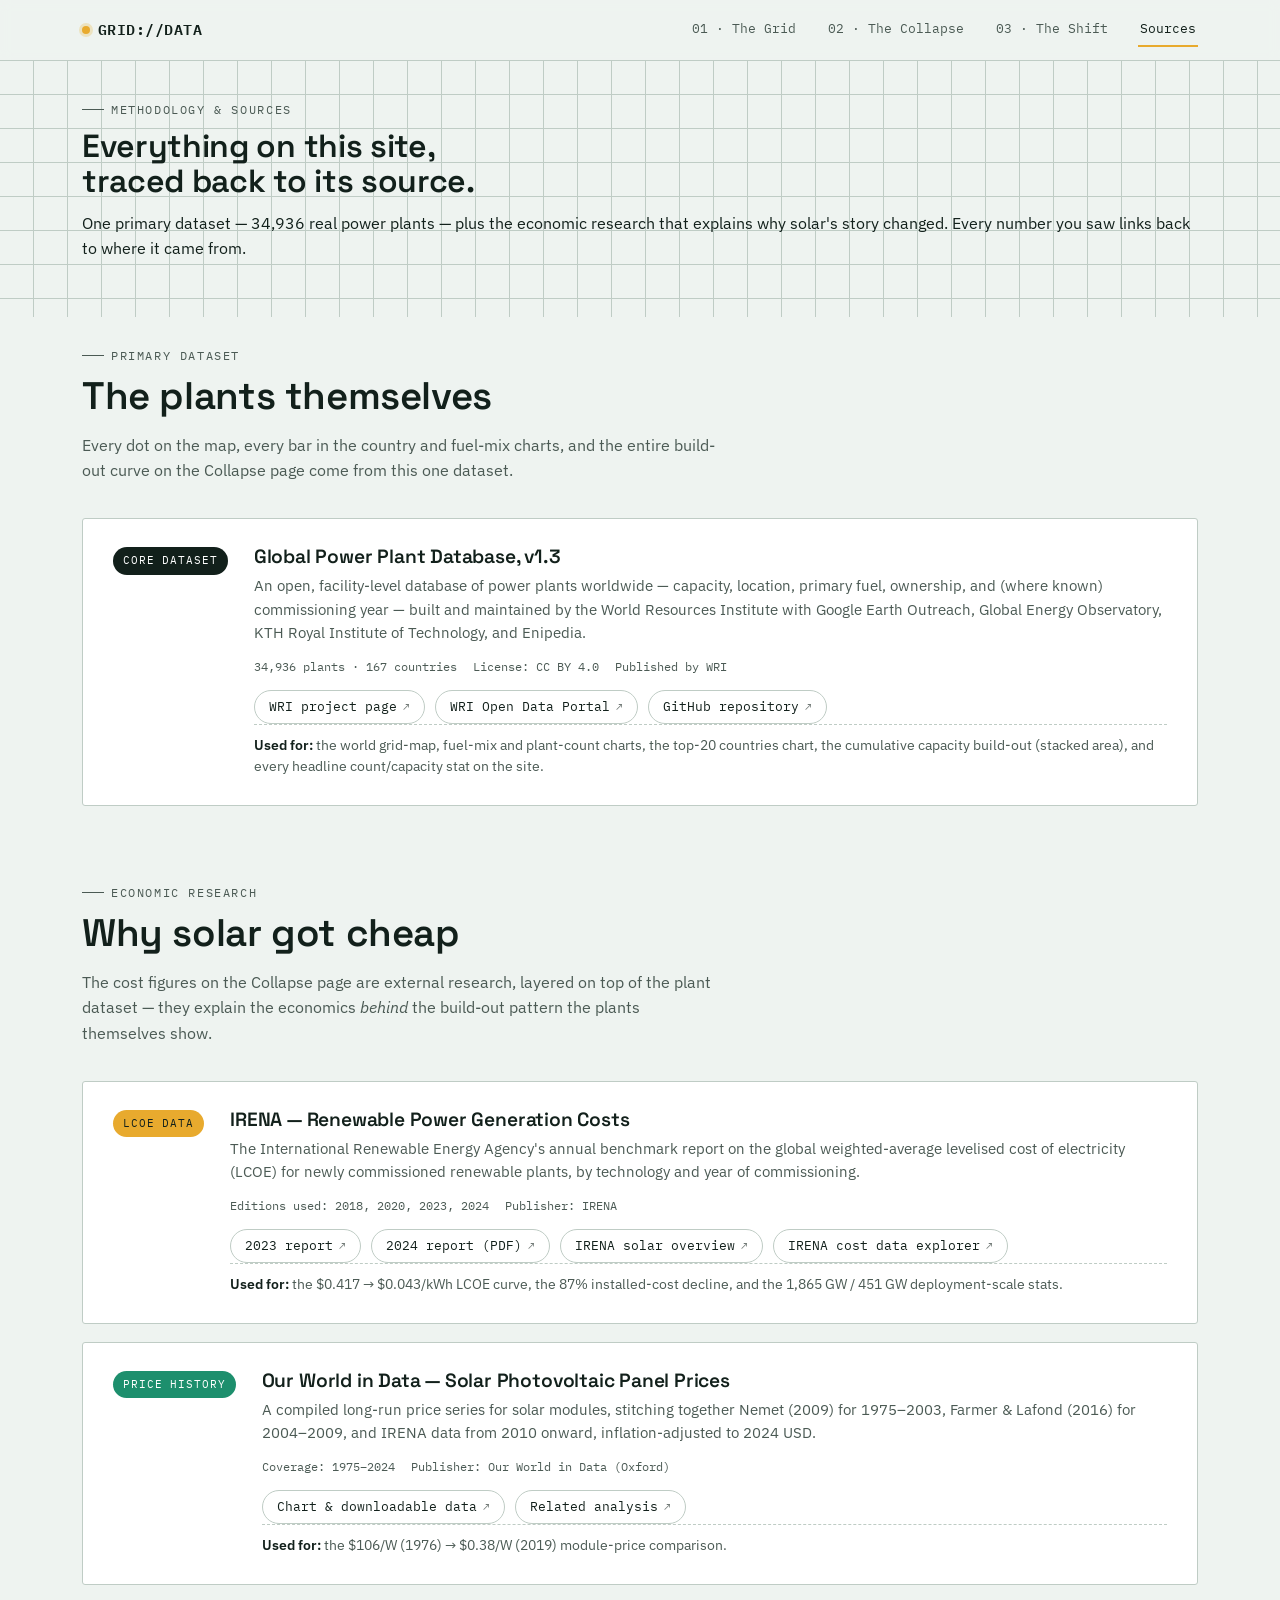
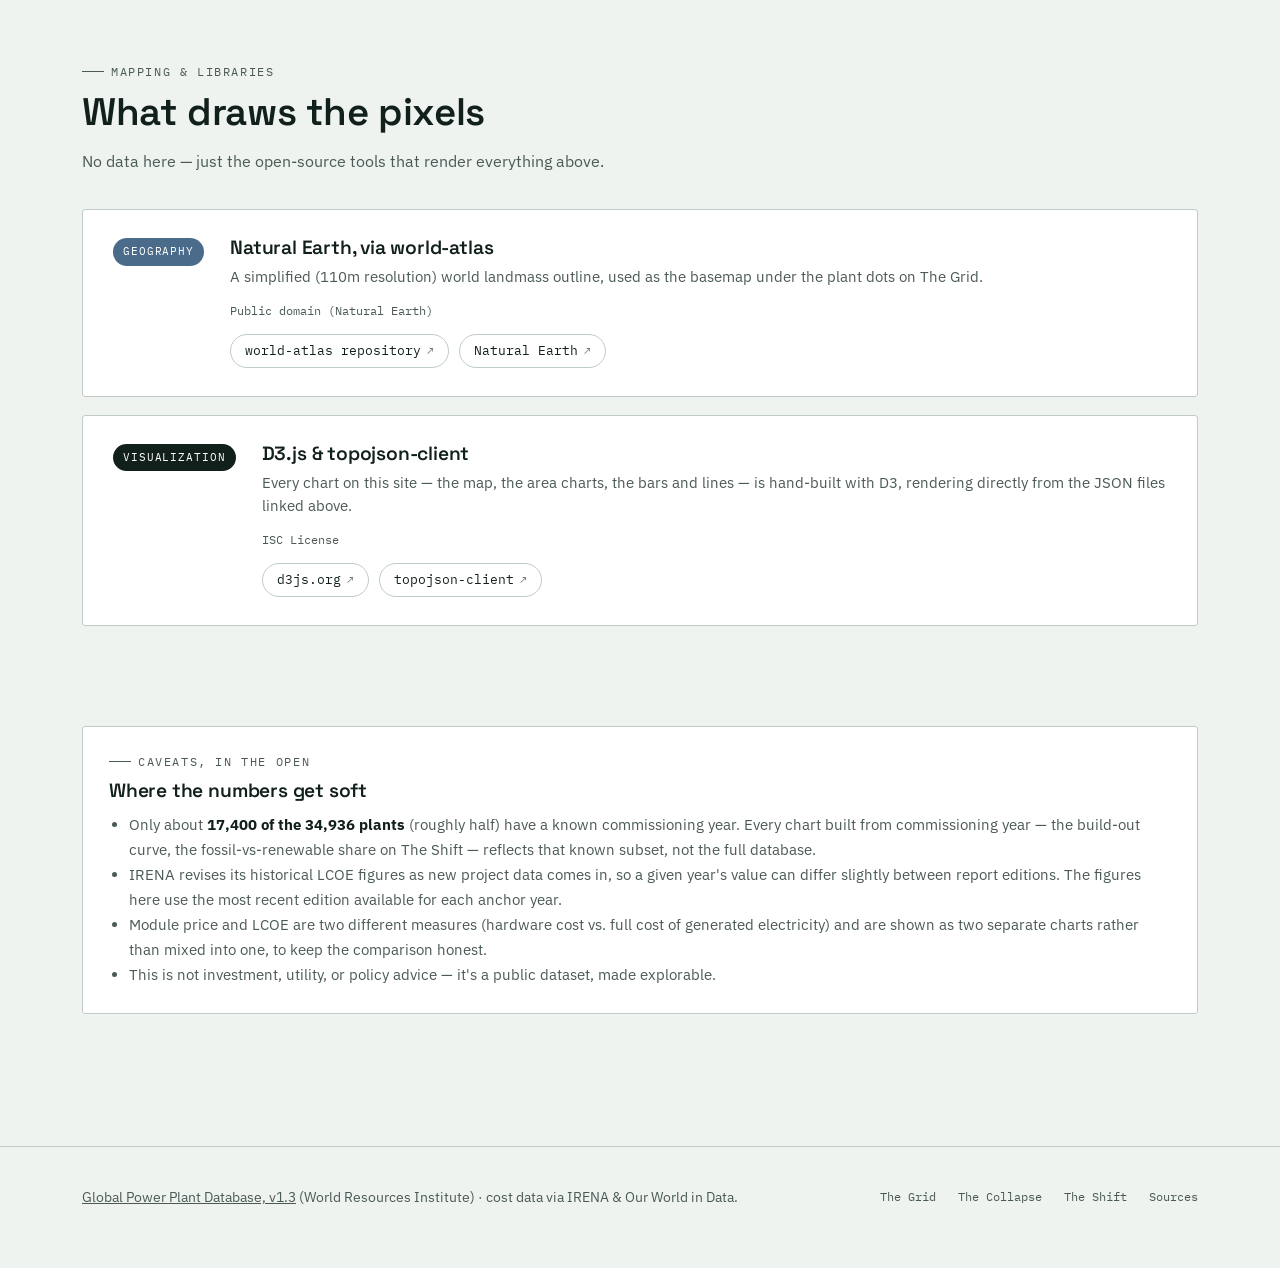
==== sources.html @ 18b8eccb "Add files via upload" ====
<!DOCTYPE html>
<html lang="en">
<head>
<meta charset="UTF-8">
<meta name="viewport" content="width=device-width, initial-scale=1.0">
<title>Sources — What This Site Is Built On</title>
<link rel="preconnect" href="https://fonts.googleapis.com">
<link href="https://fonts.googleapis.com/css2?family=Space+Grotesk:wght@500;600;700&family=IBM+Plex+Sans:wght@400;500;600&family=IBM+Plex+Mono:wght@400;500;600&display=swap" rel="stylesheet">
<link rel="stylesheet" href="style.css">
<style>
  .src-card{
    border:1px solid var(--hair);
    border-radius:var(--radius);
    background:var(--panel);
    padding:28px 30px;
    margin-bottom:18px;
    display:grid;
    grid-template-columns:auto 1fr;
    gap:26px;
  }
  .src-card .tag{
    font-family:var(--mono);
    font-size:.7rem;
    letter-spacing:.08em;
    text-transform:uppercase;
    color:var(--panel);
    background:var(--ink);
    padding:5px 10px;
    border-radius:20px;
    height:fit-content;
    white-space:nowrap;
  }
  .src-card .tag.fossil{background:var(--fossil);}
  .src-card .tag.solar{background:var(--solar); color:var(--ink);}
  .src-card .tag.renew{background:var(--renew);}
  .src-card .tag.nuclear{background:var(--nuclear);}
  .src-card h3{font-size:1.2rem; margin-bottom:6px;}
  .src-card p{color:var(--ink-soft); font-size:.95rem; margin-bottom:12px;}
  .src-card .meta{
    font-family:var(--mono); font-size:.78rem; color:var(--ink-soft);
    display:flex; flex-wrap:wrap; gap:16px; margin-bottom:14px;
  }
  .src-card .meta span{white-space:nowrap;}
  .src-links{display:flex; flex-wrap:wrap; gap:10px;}
  .src-links a{
    font-family:var(--mono); font-size:.8rem;
    text-decoration:none;
    color:var(--ink);
    border:1px solid var(--hair);
    border-radius:20px;
    padding:6px 14px;
    display:inline-flex; align-items:center; gap:6px;
    transition:border-color .15s, background .15s;
  }
  .src-links a:hover{border-color:var(--ink); background:var(--paper-dim);}
  .src-links a::after{content:'↗'; font-size:.85em; opacity:.6;}
  .used-for{
    font-size:.85rem; color:var(--ink-soft);
    padding-top:10px; border-top:1px dashed var(--hair);
  }
  .used-for strong{color:var(--ink); font-weight:600;}
  @media (max-width:700px){
    .src-card{grid-template-columns:1fr;}
  }
</style>
</head>
<body>

<nav class="sitenav">
  <div class="wrap">
    <a class="brand" href="index.html"><span class="dot"></span>GRID://DATA</a>
    <div class="navlinks">
      <a href="index.html#grid">01 · The Grid</a>
      <a href="index.html#solar">02 · The Collapse</a>
      <a href="index.html#action">03 · The Shift</a>
      <a href="sources.html" class="active">Sources</a>
    </div>
  </div>
</nav>

<header class="hero gridpaper">
  <div class="wrap">
    <div class="eyebrow">Methodology &amp; Sources</div>
    <h1>Everything on this site,<br>traced back to its source.</h1>
    <p class="sub">One primary dataset — 34,936 real power plants — plus the economic research that explains why solar's story changed. Every number you saw links back to where it came from.</p>
  </div>
</header>

<section class="tight">
  <div class="wrap">
    <div class="section-head">
      <div class="eyebrow">Primary dataset</div>
      <h2>The plants themselves</h2>
      <p>Every dot on the map, every bar in the country and fuel-mix charts, and the entire build-out curve on the Collapse page come from this one dataset.</p>
    </div>

    <div class="src-card">
      <span class="tag">Core dataset</span>
      <div>
        <h3>Global Power Plant Database, v1.3</h3>
        <p>An open, facility-level database of power plants worldwide — capacity, location, primary fuel, ownership, and (where known) commissioning year — built and maintained by the World Resources Institute with Google Earth Outreach, Global Energy Observatory, KTH Royal Institute of Technology, and Enipedia.</p>
        <div class="meta">
          <span>34,936 plants · 167 countries</span>
          <span>License: CC BY 4.0</span>
          <span>Published by WRI</span>
        </div>
        <div class="src-links">
          <a href="https://www.wri.org/research/global-database-power-plants" target="_blank" rel="noopener">WRI project page</a>
          <a href="https://datasets.wri.org/dataset/globalpowerplantdatabase" target="_blank" rel="noopener">WRI Open Data Portal</a>
          <a href="https://github.com/wri/global-power-plant-database" target="_blank" rel="noopener">GitHub repository</a>
        </div>
        <div class="used-for"><strong>Used for:</strong> the world grid-map, fuel-mix and plant-count charts, the top-20 countries chart, the cumulative capacity build-out (stacked area), and every headline count/capacity stat on the site.</div>
      </div>
    </div>
  </div>
</section>

<section class="tight">
  <div class="wrap">
    <div class="section-head">
      <div class="eyebrow">Economic research</div>
      <h2>Why solar got cheap</h2>
      <p>The cost figures on the Collapse page are external research, layered on top of the plant dataset — they explain the economics <em>behind</em> the build-out pattern the plants themselves show.</p>
    </div>

    <div class="src-card">
      <span class="tag solar">LCOE data</span>
      <div>
        <h3>IRENA — Renewable Power Generation Costs</h3>
        <p>The International Renewable Energy Agency's annual benchmark report on the global weighted-average levelised cost of electricity (LCOE) for newly commissioned renewable plants, by technology and year of commissioning.</p>
        <div class="meta">
          <span>Editions used: 2018, 2020, 2023, 2024</span>
          <span>Publisher: IRENA</span>
        </div>
        <div class="src-links">
          <a href="https://www.irena.org/Publications/2024/Sep/Renewable-Power-Generation-Costs-in-2023" target="_blank" rel="noopener">2023 report</a>
          <a href="https://www.irena.org/-/media/Files/IRENA/Agency/Publication/2025/Jul/IRENA_TEC_RPGC_in_2024_Summary_2025.pdf" target="_blank" rel="noopener">2024 report (PDF)</a>
          <a href="https://www.irena.org/Energy-Transition/Technology/Solar-energy" target="_blank" rel="noopener">IRENA solar overview</a>
          <a href="https://www.irena.org/Data/View-data-by-topic/Costs/Global-LCOE-and-Auction-values" target="_blank" rel="noopener">IRENA cost data explorer</a>
        </div>
        <div class="used-for"><strong>Used for:</strong> the $0.417 → $0.043/kWh LCOE curve, the 87% installed-cost decline, and the 1,865 GW / 451 GW deployment-scale stats.</div>
      </div>
    </div>

    <div class="src-card">
      <span class="tag renew">Price history</span>
      <div>
        <h3>Our World in Data — Solar Photovoltaic Panel Prices</h3>
        <p>A compiled long-run price series for solar modules, stitching together Nemet (2009) for 1975–2003, Farmer &amp; Lafond (2016) for 2004–2009, and IRENA data from 2010 onward, inflation-adjusted to 2024 USD.</p>
        <div class="meta">
          <span>Coverage: 1975–2024</span>
          <span>Publisher: Our World in Data (Oxford)</span>
        </div>
        <div class="src-links">
          <a href="https://ourworldindata.org/grapher/solar-pv-prices" target="_blank" rel="noopener">Chart &amp; downloadable data</a>
          <a href="https://ourworldindata.org/data-insights/solar-panel-prices-have-fallen-by-around-20-every-time-global-capacity-doubled" target="_blank" rel="noopener">Related analysis</a>
        </div>
        <div class="used-for"><strong>Used for:</strong> the $106/W (1976) → $0.38/W (2019) module-price comparison.</div>
      </div>
    </div>
  </div>
</section>

<section class="tight">
  <div class="wrap">
    <div class="section-head">
      <div class="eyebrow">Mapping &amp; libraries</div>
      <h2>What draws the pixels</h2>
      <p>No data here — just the open-source tools that render everything above.</p>
    </div>

    <div class="src-card">
      <span class="tag nuclear">Geography</span>
      <div>
        <h3>Natural Earth, via world-atlas</h3>
        <p>A simplified (110m resolution) world landmass outline, used as the basemap under the plant dots on The Grid.</p>
        <div class="meta"><span>Public domain (Natural Earth)</span></div>
        <div class="src-links">
          <a href="https://github.com/topojson/world-atlas" target="_blank" rel="noopener">world-atlas repository</a>
          <a href="https://www.naturalearthdata.com/" target="_blank" rel="noopener">Natural Earth</a>
        </div>
      </div>
    </div>

    <div class="src-card">
      <span class="tag">Visualization</span>
      <div>
        <h3>D3.js &amp; topojson-client</h3>
        <p>Every chart on this site — the map, the area charts, the bars and lines — is hand-built with D3, rendering directly from the JSON files linked above.</p>
        <div class="meta"><span>ISC License</span></div>
        <div class="src-links">
          <a href="https://d3js.org/" target="_blank" rel="noopener">d3js.org</a>
          <a href="https://github.com/topojson/topojson-client" target="_blank" rel="noopener">topojson-client</a>
        </div>
      </div>
    </div>
  </div>
</section>

<section>
  <div class="wrap">
    <div class="panel">
      <div class="eyebrow">Caveats, in the open</div>
      <h3 style="font-size:1.2rem; margin-bottom:10px;">Where the numbers get soft</h3>
      <ul style="color:var(--ink-soft); font-size:.92rem; line-height:1.7; padding-left:20px; margin:0;">
        <li>Only about <strong style="color:var(--ink);">17,400 of the 34,936 plants</strong> (roughly half) have a known commissioning year. Every chart built from commissioning year — the build-out curve, the fossil-vs-renewable share on The Shift — reflects that known subset, not the full database.</li>
        <li>IRENA revises its historical LCOE figures as new project data comes in, so a given year's value can differ slightly between report editions. The figures here use the most recent edition available for each anchor year.</li>
        <li>Module price and LCOE are two different measures (hardware cost vs. full cost of generated electricity) and are shown as two separate charts rather than mixed into one, to keep the comparison honest.</li>
        <li>This is not investment, utility, or policy advice — it's a public dataset, made explorable.</li>
      </ul>
    </div>
  </div>
</section>

<footer class="sitefoot">
  <div class="wrap">
    <div><a href="https://www.wri.org/research/global-database-power-plants" target="_blank" rel="noopener" style="color:inherit;">Global Power Plant Database, v1.3</a> (World Resources Institute) · cost data via IRENA &amp; Our World in Data.</div>
    <div class="foot-links">
      <a href="index.html#grid">The Grid</a>
      <a href="index.html#solar">The Collapse</a>
      <a href="index.html#action">The Shift</a>
      <a href="sources.html">Sources</a>
    </div>
  </div>
</footer>

</body>
</html>
---- style.css ----
/* ============================================================
   THE GRID — shared design tokens
   Palette: schematic paper + rust(fossil) / emerald(renewable) / gold(solar)
   Type: Space Grotesk (display) · IBM Plex Sans (body) · IBM Plex Mono (data)
   ============================================================ */

:root{
  --paper:      #EEF3F0;
  --paper-dim:  #E3EAE5;
  --panel:      #FFFFFF;
  --ink:        #12201B;
  --ink-soft:   #4B5A54;
  --hair:       #BFCCC5;
  --hair-dark:  #33463D;

  --dark:       #0E1815;
  --dark-panel: #142420;
  --paper-on-dark: #E9F1EC;
  --soft-on-dark:  #9CB0A7;

  --fossil:     #C15B2B;
  --fossil-dim: #E7B79C;
  --gas:        #9C6B3E;
  --renew:      #1D8F6D;
  --renew-dim:  #A9D8C6;
  --solar:      #E8AA2E;
  --solar-dim:  #F5DDA0;
  --nuclear:    #4A6B8A;
  --other:      #7C8B84;

  --radius: 3px;
  --maxw: 1180px;

  --display: 'Space Grotesk', 'Arial Narrow', sans-serif;
  --body: 'IBM Plex Sans', -apple-system, sans-serif;
  --mono: 'IBM Plex Mono', 'Courier New', monospace;
}

*{box-sizing:border-box;}
html{scroll-behavior:smooth;}
body{
  margin:0;
  background:var(--paper);
  color:var(--ink);
  font-family:var(--body);
  font-size:16px;
  line-height:1.55;
  -webkit-font-smoothing:antialiased;
}

/* graph-paper texture, used sparingly on hero/dark sections */
.gridpaper{
  background-image:
    linear-gradient(var(--hair) 1px, transparent 1px),
    linear-gradient(90deg, var(--hair) 1px, transparent 1px);
  background-size: 34px 34px;
  background-position: -1px -1px;
}
.gridpaper.on-dark{
  background-image:
    linear-gradient(rgba(233,241,236,0.09) 1px, transparent 1px),
    linear-gradient(90deg, rgba(233,241,236,0.09) 1px, transparent 1px);
}

a{color:inherit;}
h1,h2,h3,h4{
  font-family:var(--display);
  font-weight:600;
  margin:0 0 .4em 0;
  letter-spacing:-.01em;
  line-height:1.08;
}
p{margin:0 0 1em 0;}
.eyebrow{
  font-family:var(--mono);
  font-size:.72rem;
  letter-spacing:.14em;
  text-transform:uppercase;
  color:var(--ink-soft);
  display:flex;
  align-items:center;
  gap:.6em;
  margin-bottom:.9em;
}
.eyebrow::before{
  content:'';
  width:22px; height:1px;
  background:var(--ink-soft);
  display:inline-block;
}

.wrap{max-width:var(--maxw); margin:0 auto; padding:0 32px;}

/* ---------------- NAV ---------------- */
.sitenav{
  position:sticky; top:0; z-index:50;
  background:rgba(238,243,240,0.92);
  backdrop-filter:blur(6px);
  border-bottom:1px solid var(--hair);
}
.sitenav .wrap{
  display:flex; align-items:center; justify-content:space-between;
  height:60px;
}
.brand{
  font-family:var(--mono);
  font-weight:600;
  font-size:.95rem;
  letter-spacing:.03em;
  text-decoration:none;
  color:var(--ink);
  display:flex; align-items:center; gap:8px;
}
.brand .dot{width:8px;height:8px;border-radius:50%;background:var(--solar); box-shadow:0 0 0 3px rgba(232,170,46,.25);}
.navlinks{display:flex; gap:28px; font-family:var(--mono); font-size:.82rem;}
.navlinks a{
  text-decoration:none; color:var(--ink-soft);
  padding:6px 2px; border-bottom:2px solid transparent;
  transition:color .15s, border-color .15s;
  white-space:nowrap;
}
.navlinks a:hover, .navlinks a.active{color:var(--ink); border-color:var(--solar);}

@media (max-width:700px){
  .sitenav .wrap{height:auto; flex-wrap:wrap; padding-top:12px; padding-bottom:10px; gap:8px;}
  .navlinks{gap:14px; width:100%; overflow-x:auto;}
  .brand{font-size:.85rem;}
  .wrap{padding:0 20px;}
  .hero{padding:52px 0 40px;}
  .stat-strip{flex-direction:column;}
  .stat{border-right:none; border-bottom:1px solid var(--hair); padding:14px 0;}
  .stat:last-child{border-bottom:none;}
}

/* ---------------- FOOTER ---------------- */
.sitefoot{
  border-top:1px solid var(--hair);
  padding:40px 0 60px;
  margin-top:80px;
  font-size:.85rem;
  color:var(--ink-soft);
}
.sitefoot .wrap{display:flex; justify-content:space-between; align-items:flex-start; flex-wrap:wrap; gap:20px;}
.sitefoot .foot-links{display:flex; gap:22px; font-family:var(--mono); font-size:.78rem;}
.sitefoot .foot-links a{text-decoration:none; color:var(--ink-soft);}
.sitefoot .foot-links a:hover{color:var(--ink);}

/* ---------------- HERO ---------------- */
.hero{
  padding:40px 0 40px;
  position:relative;
  overflow:hidden;
}
.hero-grid{
  display:grid;
  grid-template-columns:1.3fr 1.15fr;
  gap:40px;
  align-items:center;
}
.hero-copy h1{
  font-size:clamp(1.9rem, 3.4vw, 2.9rem);
  max-width:17ch;
  margin-bottom:12px;
}
.hero-copy .sub{
  font-size:1.02rem;
  color:var(--ink-soft);
  max-width:52ch;
  margin:0;
}
.hero-stats{
  display:flex;
  flex-direction:column;
  border-top:1px solid var(--hair);
}
.hero-stats .stat{
  display:flex;
  align-items:baseline;
  justify-content:space-between;
  gap:20px;
  padding:12px 0;
  border-bottom:1px solid var(--hair);
}
.hero-stats .stat .num{
  font-family:var(--mono); font-weight:600;
  font-size:1.22rem; color:var(--ink);
  white-space:nowrap;
}
.hero-stats .stat .lbl{
  font-size:.78rem; color:var(--ink-soft);
  text-align:right; max-width:26ch;
}
@media (max-width:900px){
  .hero-grid{grid-template-columns:1fr; gap:22px;}
  .hero{padding:30px 0 30px;}
}
/* legacy horizontal stat-strip, still used where noted */
.stat-strip{
  display:flex; flex-wrap:wrap; gap:0;
  margin-top:40px;
  border-top:1px solid var(--hair);
}
.stat{
  flex:1; min-width:150px;
  padding:18px 22px 18px 0;
  border-right:1px solid var(--hair);
}
.stat:last-child{border-right:none;}
.stat .num{
  font-family:var(--mono); font-weight:600;
  font-size:1.7rem; color:var(--ink);
  display:block;
}
.stat .lbl{
  font-size:.8rem; color:var(--ink-soft); margin-top:2px; display:block;
}

/* ---------------- SECTIONS ---------------- */
section{padding:52px 0;}
section.tight{padding:30px 0;}
.section-head{max-width:64ch; margin-bottom:36px;}
.section-head h2{font-size:clamp(1.7rem,3vw,2.4rem);}
.section-head p{color:var(--ink-soft); font-size:1.02rem;}

.panel{
  background:var(--panel);
  border:1px solid var(--hair);
  border-radius:var(--radius);
  padding:26px;
}

/* dark full-bleed section */
.dark-section{
  background:var(--dark);
  color:var(--paper-on-dark);
}
.dark-section .eyebrow{color:var(--soft-on-dark);}
.dark-section .eyebrow::before{background:var(--soft-on-dark);}
.dark-section h2, .dark-section h1{color:var(--paper-on-dark);}
.dark-section p{color:var(--soft-on-dark);}
.dark-section .panel{background:var(--dark-panel); border-color:var(--hair-dark);}

/* ---------------- CHIPS / CONTROLS ---------------- */
.chiprow{display:flex; flex-wrap:wrap; gap:8px; margin-bottom:20px;}
.chip{
  font-family:var(--mono); font-size:.78rem;
  padding:7px 14px;
  border:1px solid var(--hair);
  border-radius:20px;
  background:var(--panel);
  cursor:pointer;
  display:flex; align-items:center; gap:7px;
  user-select:none;
  transition:background .15s, border-color .15s, opacity .15s;
}
.chip .swatch{width:8px;height:8px;border-radius:50%;display:inline-block;}
.chip.off{opacity:.38;}
.chip:hover{border-color:var(--ink-soft);}

/* ---------------- LEGEND ---------------- */
.legend{display:flex; flex-wrap:wrap; gap:16px; font-family:var(--mono); font-size:.76rem; color:var(--ink-soft);}
.legend .item{display:flex; align-items:center; gap:6px;}
.legend .sw{width:9px;height:9px;border-radius:50%;}

/* ---------------- TOOLTIP ---------------- */
.viz-tooltip{
  position:fixed;
  pointer-events:none;
  background:var(--dark);
  color:var(--paper-on-dark);
  font-family:var(--mono);
  font-size:.76rem;
  padding:8px 11px;
  border-radius:3px;
  line-height:1.5;
  z-index:200;
  opacity:0;
  transition:opacity .1s;
  max-width:220px;
}

/* ---------------- GRID LAYOUTS ---------------- */
.twocol{display:grid; grid-template-columns:1.1fr .9fr; gap:32px;}
.threecol{display:grid; grid-template-columns:repeat(3,1fr); gap:20px;}
.fourcol{display:grid; grid-template-columns:repeat(4,1fr); gap:18px;}
@media (max-width:920px){
  .twocol, .threecol, .fourcol{grid-template-columns:1fr;}
}

/* ---------------- ACTION TILES ---------------- */
.action-tile{
  border:1px solid var(--hair-dark);
  border-radius:var(--radius);
  padding:26px 24px;
  background:var(--dark-panel);
}
.action-tile .n{
  font-family:var(--mono); font-size:.75rem; color:var(--solar);
  display:block; margin-bottom:10px;
}
.action-tile h3{font-size:1.15rem; color:var(--paper-on-dark); margin-bottom:8px;}
.action-tile p{color:var(--soft-on-dark); font-size:.92rem; margin-bottom:0;}

/* ---------------- MISC ---------------- */
.note{
  font-size:.82rem; color:var(--ink-soft);
  border-left:2px solid var(--hair);
  padding-left:14px; margin-top:14px;
}
.dark-section .note{border-color:var(--hair-dark); color:var(--soft-on-dark);}
.hr{border:none; border-top:1px solid var(--hair); margin:0;}
.cta-btn{
  display:inline-block;
  font-family:var(--mono); font-size:.85rem;
  padding:12px 22px;
  background:var(--solar); color:var(--dark);
  border-radius:20px; text-decoration:none;
  font-weight:600;
  border:none;
}
.cta-btn.ghost{
  background:transparent; color:var(--paper-on-dark);
  border:1px solid var(--soft-on-dark);
}
.axis path, .axis line{stroke:var(--hair);}
.dark-section .axis path, .dark-section .axis line{stroke:var(--hair-dark);}
.axis text{fill:var(--ink-soft); font-family:var(--mono); font-size:11px; font-weight:500;}
.dark-section .axis text{fill:var(--soft-on-dark);}

::selection{background:var(--solar-dim);}
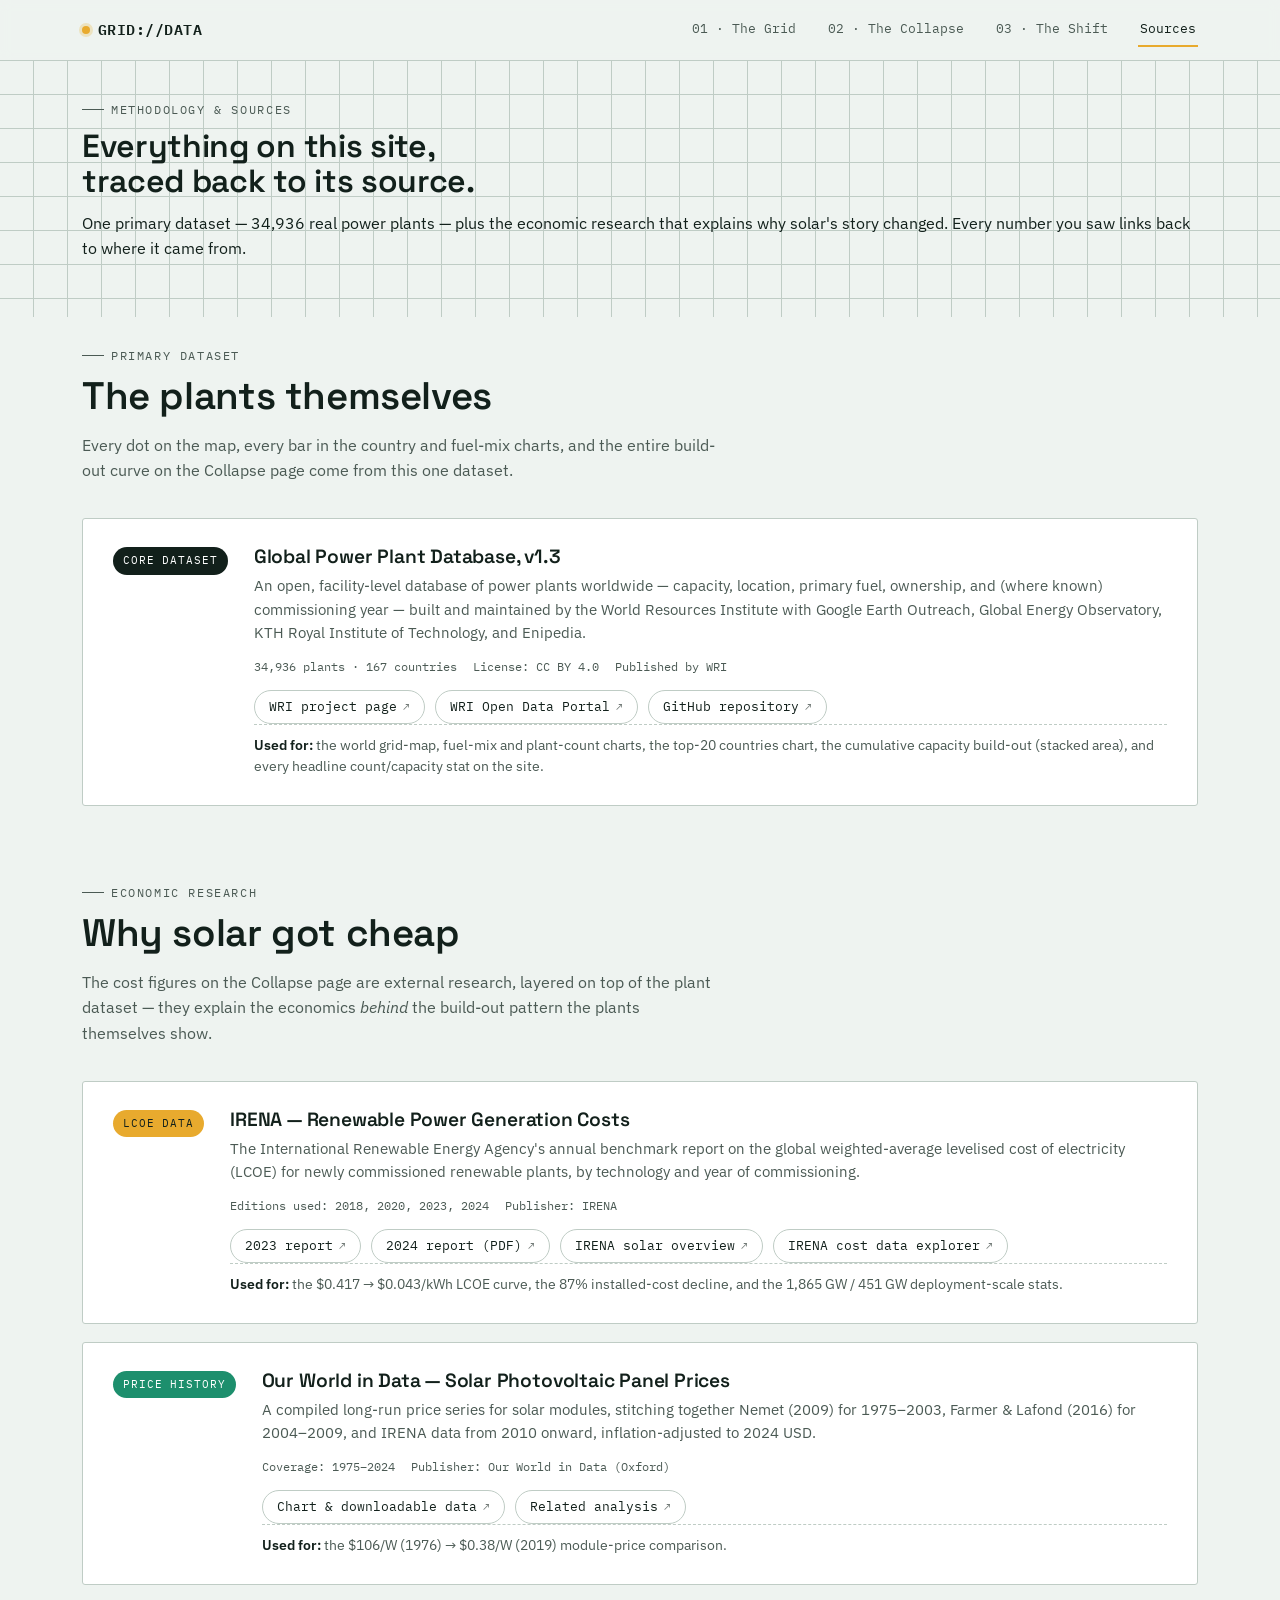
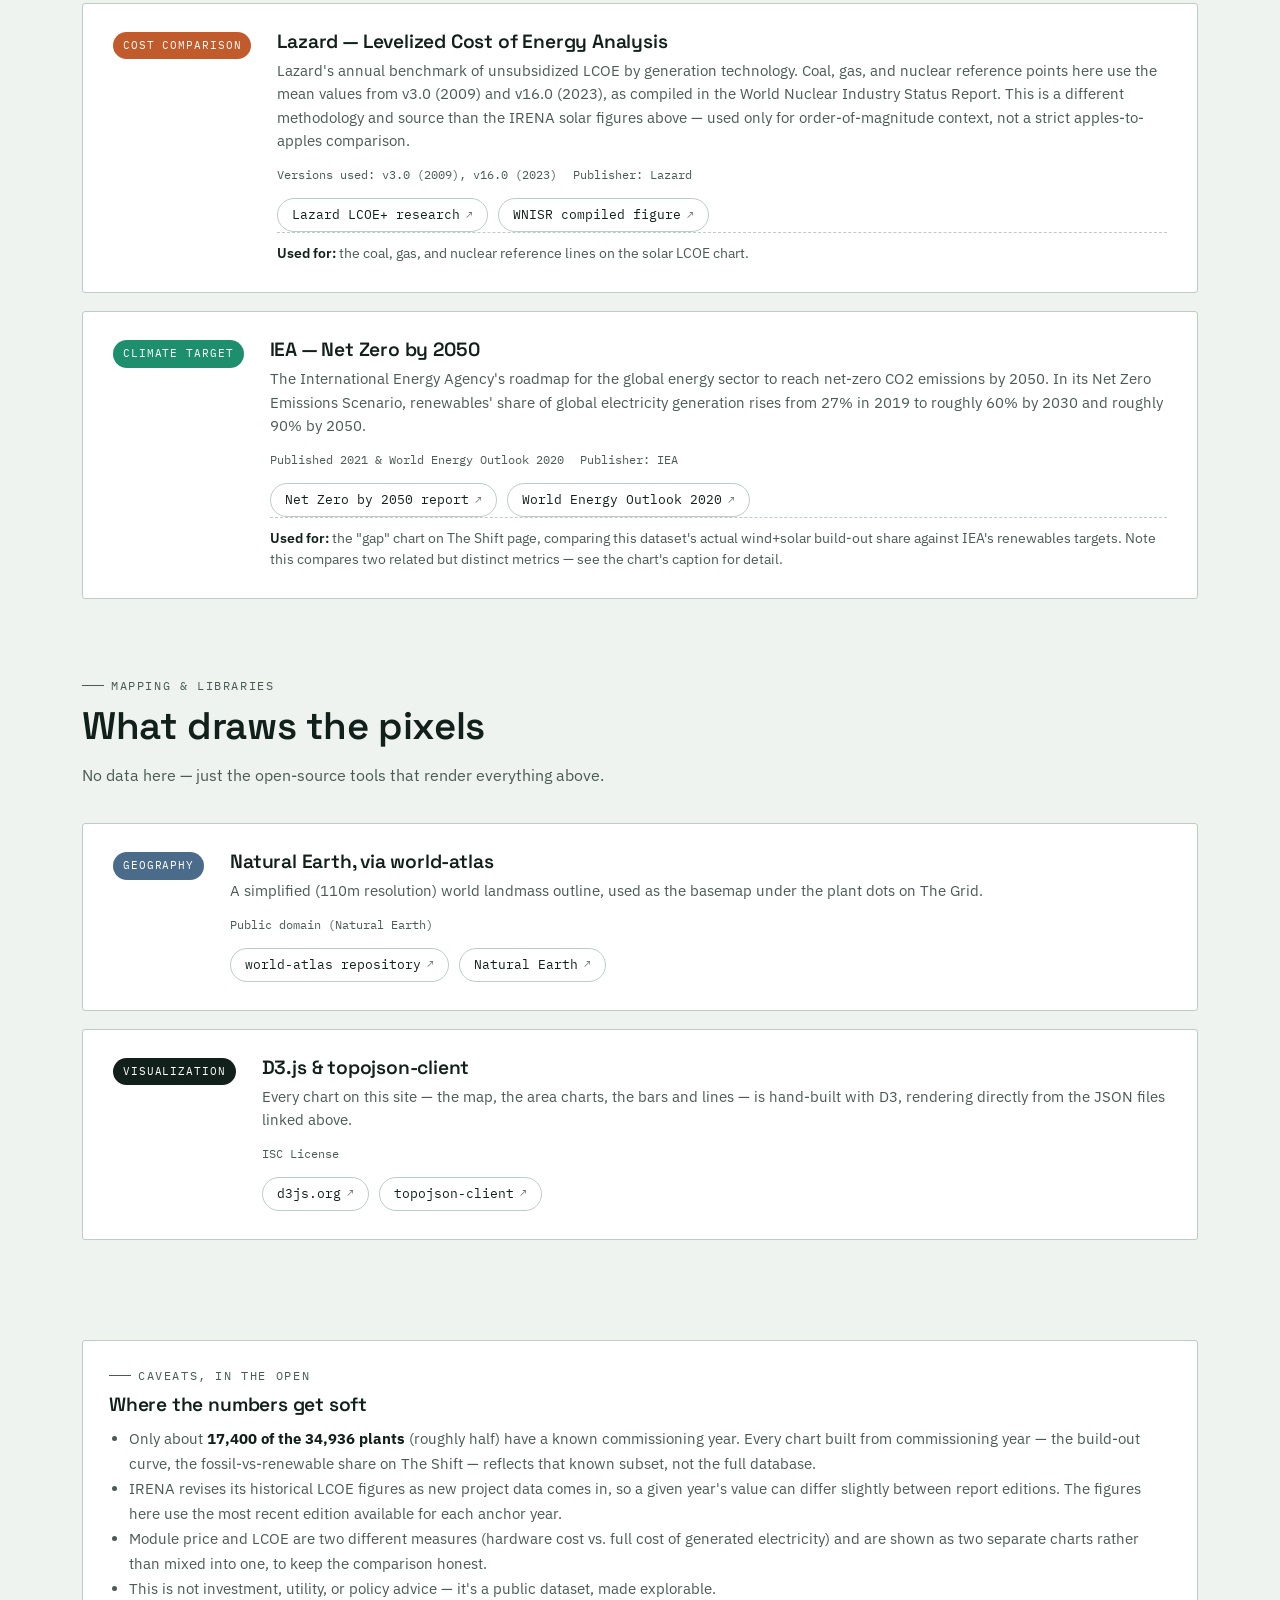
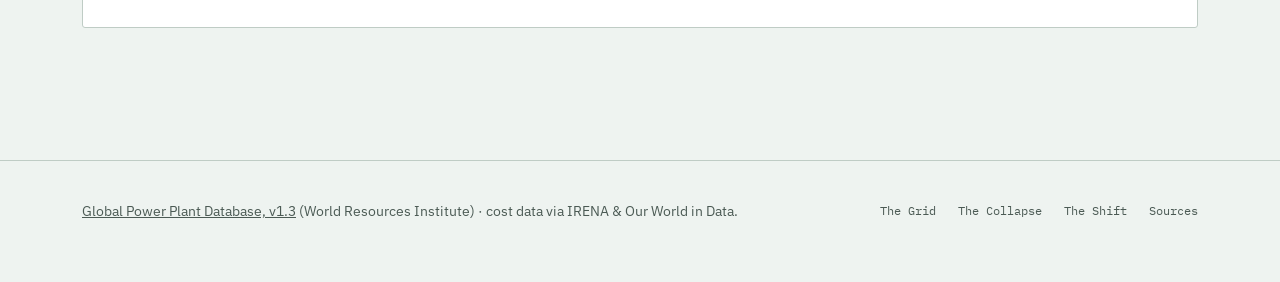
==== commit 6cc9c9a5: "Add files via upload" ====
--- a/sources.html
+++ b/sources.html
@@ -158,6 +158,40 @@
         <div class="used-for"><strong>Used for:</strong> the $106/W (1976) → $0.38/W (2019) module-price comparison.</div>
       </div>
     </div>
+
+    <div class="src-card">
+      <span class="tag fossil">Cost comparison</span>
+      <div>
+        <h3>Lazard — Levelized Cost of Energy Analysis</h3>
+        <p>Lazard's annual benchmark of unsubsidized LCOE by generation technology. Coal, gas, and nuclear reference points here use the mean values from v3.0 (2009) and v16.0 (2023), as compiled in the World Nuclear Industry Status Report. This is a different methodology and source than the IRENA solar figures above — used only for order-of-magnitude context, not a strict apples-to-apples comparison.</p>
+        <div class="meta">
+          <span>Versions used: v3.0 (2009), v16.0 (2023)</span>
+          <span>Publisher: Lazard</span>
+        </div>
+        <div class="src-links">
+          <a href="https://www.lazard.com/research-insights/levelized-cost-of-energyplus-lcoeplus/" target="_blank" rel="noopener">Lazard LCOE+ research</a>
+          <a href="https://www.worldnuclearreport.org/IMG/pdf/wnisr2023-figure64_lazard_lcoe_2023.pdf" target="_blank" rel="noopener">WNISR compiled figure</a>
+        </div>
+        <div class="used-for"><strong>Used for:</strong> the coal, gas, and nuclear reference lines on the solar LCOE chart.</div>
+      </div>
+    </div>
+
+    <div class="src-card">
+      <span class="tag renew">Climate target</span>
+      <div>
+        <h3>IEA — Net Zero by 2050</h3>
+        <p>The International Energy Agency's roadmap for the global energy sector to reach net-zero CO2 emissions by 2050. In its Net Zero Emissions Scenario, renewables' share of global electricity generation rises from 27% in 2019 to roughly 60% by 2030 and roughly 90% by 2050.</p>
+        <div class="meta">
+          <span>Published 2021 &amp; World Energy Outlook 2020</span>
+          <span>Publisher: IEA</span>
+        </div>
+        <div class="src-links">
+          <a href="https://www.iea.org/reports/net-zero-by-2050" target="_blank" rel="noopener">Net Zero by 2050 report</a>
+          <a href="https://www.iea.org/reports/world-energy-outlook-2020/achieving-net-zero-emissions-by-2050" target="_blank" rel="noopener">World Energy Outlook 2020</a>
+        </div>
+        <div class="used-for"><strong>Used for:</strong> the "gap" chart on The Shift page, comparing this dataset's actual wind+solar build-out share against IEA's renewables targets. Note this compares two related but distinct metrics — see the chart's caption for detail.</div>
+      </div>
+    </div>
   </div>
 </section>
 
--- a/style.css
+++ b/style.css
@@ -157,6 +157,13 @@
   gap:40px;
   align-items:center;
 }
+.hero-viz-wrap{
+  margin-bottom:18px;
+  border-bottom:1px solid var(--hair);
+  padding-bottom:14px;
+}
+.hero-viz-wrap svg{ overflow:visible; }
+.hero-dot{ cursor:default; }
 .hero-copy h1{
   font-size:clamp(1.9rem, 3.4vw, 2.9rem);
   max-width:17ch;
@@ -256,6 +263,9 @@
 .chip .swatch{width:8px;height:8px;border-radius:50%;display:inline-block;}
 .chip.off{opacity:.38;}
 .chip:hover{border-color:var(--ink-soft);}
+.chip.country-sort{color:var(--ink); font-weight:700; border-color:var(--hair-dark);}
+.chip.country-sort.active{border-color:var(--solar); color:var(--ink); background:var(--solar-dim);}
+.chip.country-sort:hover{border-color:var(--solar);}
 
 /* ---------------- LEGEND ---------------- */
 .legend{display:flex; flex-wrap:wrap; gap:16px; font-family:var(--mono); font-size:.76rem; color:var(--ink-soft);}
